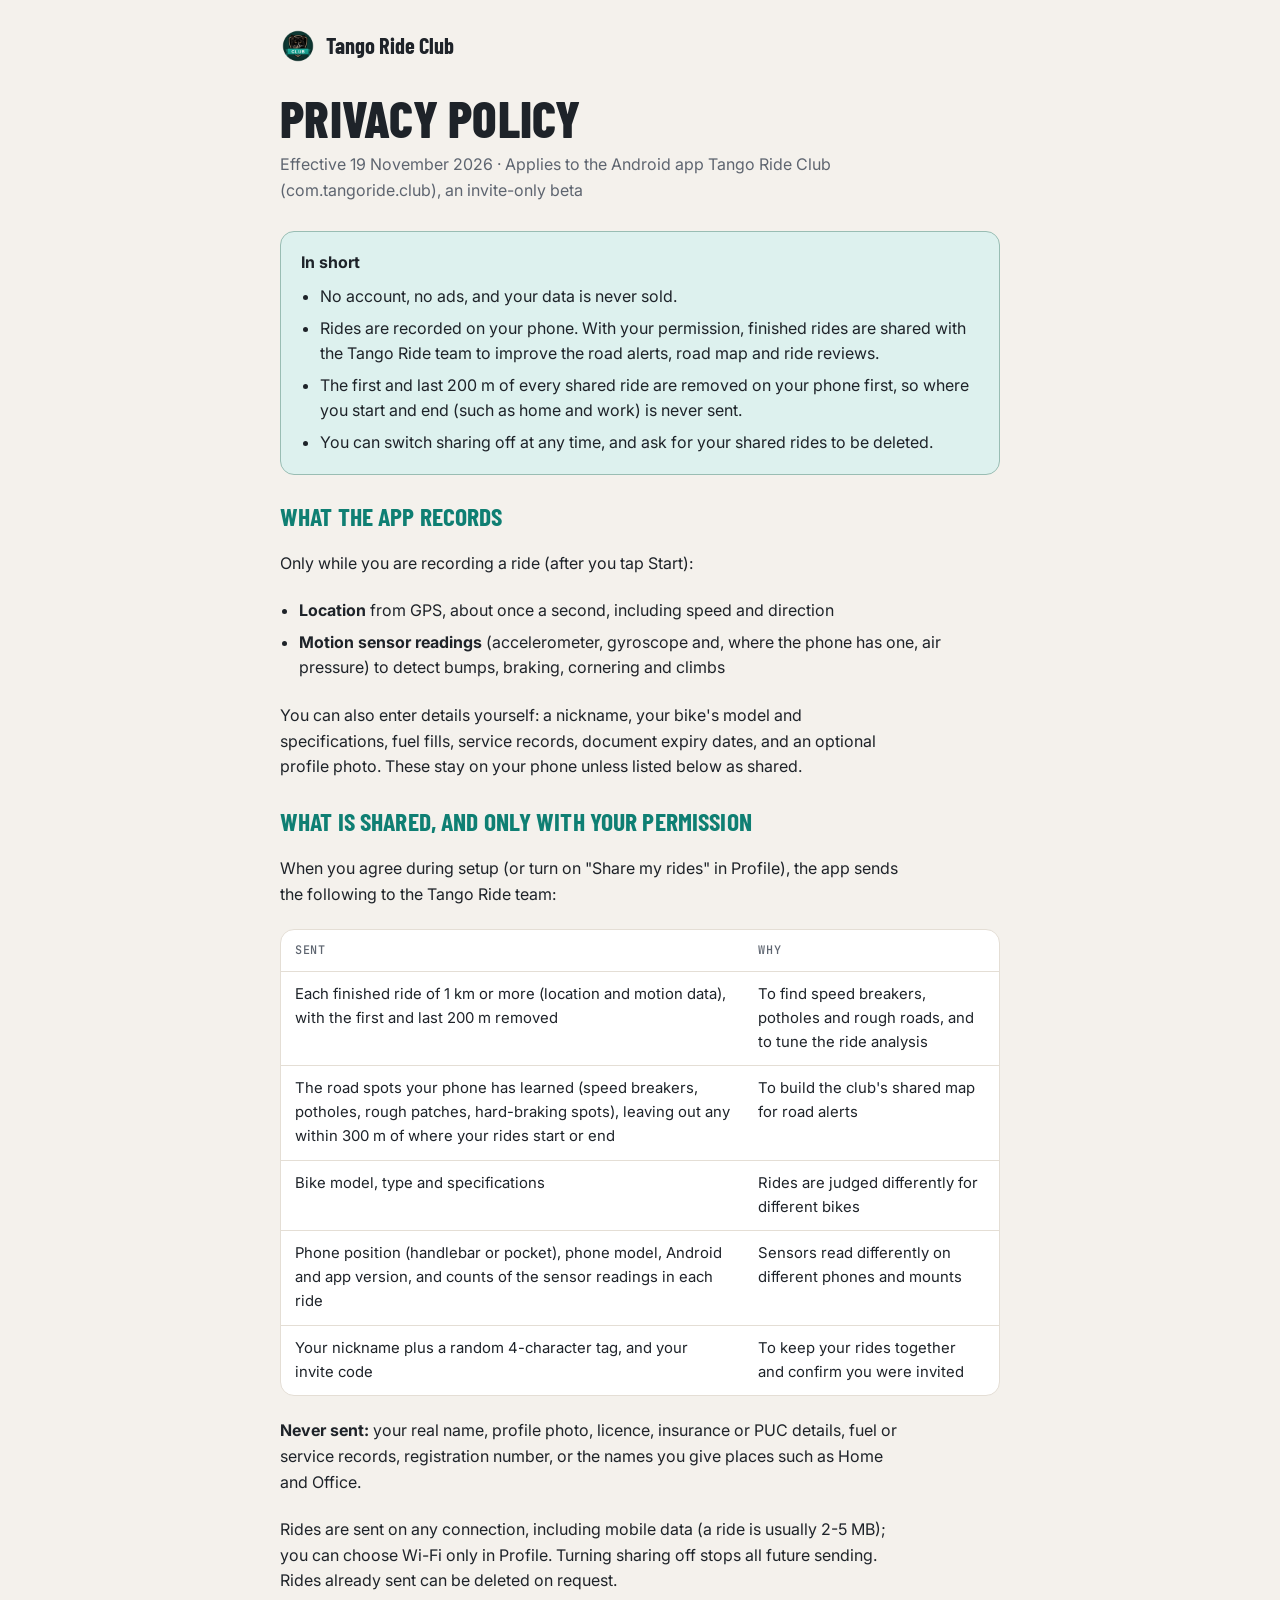
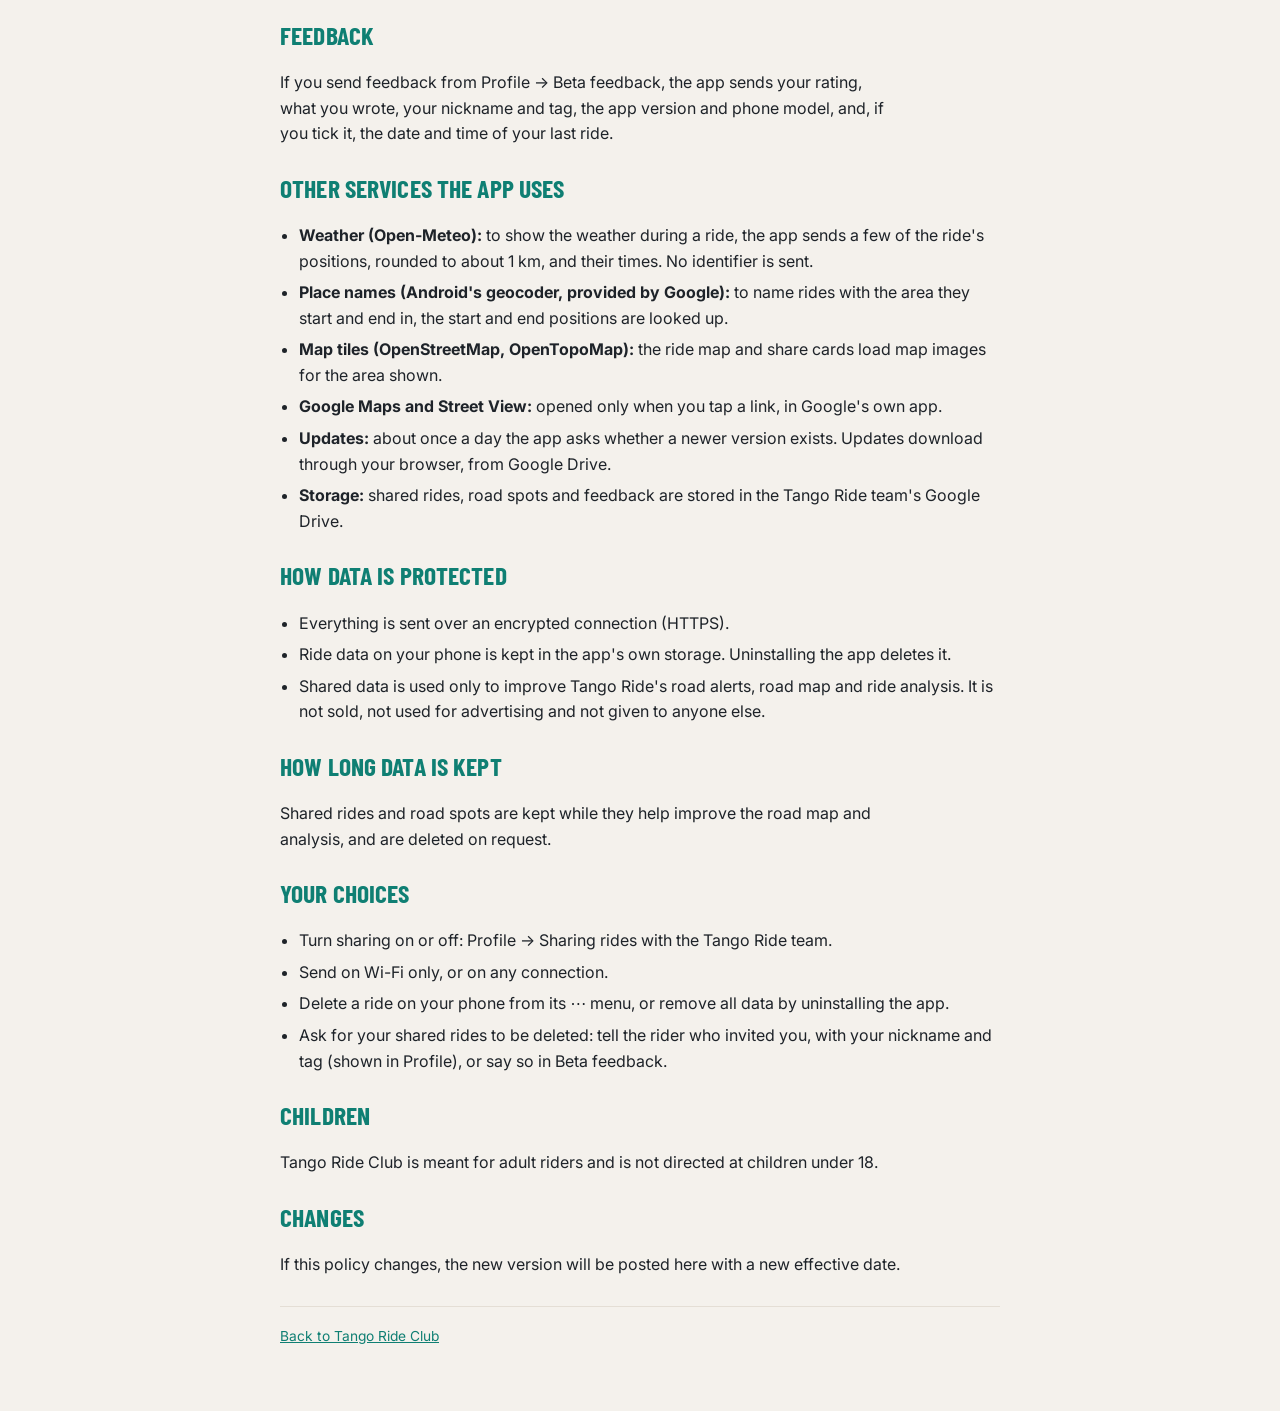
==== privacy.html @ 164b140a "Tango Ride Club site: invite-only beta" ====
<!doctype html>
<html lang="en">
<head>
<meta charset="utf-8">
<meta name="viewport" content="width=device-width, initial-scale=1">
<title>Privacy Policy · Tango Ride Club</title>
<meta name="description" content="What Tango Ride Club records, what it shares with your permission, and your choices.">
<link rel="icon" href="img/icon-512.png">
<link rel="preconnect" href="https://fonts.googleapis.com">
<link rel="preconnect" href="https://fonts.gstatic.com" crossorigin>
<link rel="stylesheet" href="https://fonts.googleapis.com/css2?family=Barlow+Condensed:wght@600;700;800&family=Inter:wght@400;500;600&family=JetBrains+Mono:wght@500&display=swap">
<link rel="stylesheet" href="style.css">
</head>
<body>
<main class="doc">
  <header class="top">
    <a class="name" href="./"><img src="img/club_icon.png" alt="">Tango Ride Club</a>
  </header>

  <header style="display:grid;gap:8px">
    <h1>Privacy Policy</h1>
    <p class="muted">Effective 19 November 2026 · Applies to the Android app Tango Ride Club (com.tangoride.club), an invite-only beta</p>
  </header>

  <div class="summary">
    <strong>In short</strong>
    <ul>
      <li>No account, no ads, and your data is never sold.</li>
      <li>Rides are recorded on your phone. With your permission, finished rides are shared with the Tango Ride team to improve the road alerts, road map and ride reviews.</li>
      <li>The first and last 200 m of every shared ride are removed on your phone first, so where you start and end (such as home and work) is never sent.</li>
      <li>You can switch sharing off at any time, and ask for your shared rides to be deleted.</li>
    </ul>
  </div>

  <section>
    <h2>What the app records</h2>
    <p>Only while you are recording a ride (after you tap Start):</p>
    <ul>
      <li><strong>Location</strong> from GPS, about once a second, including speed and direction</li>
      <li><strong>Motion sensor readings</strong> (accelerometer, gyroscope and, where the phone has one, air pressure) to detect bumps, braking, cornering and climbs</li>
    </ul>
    <p>You can also enter details yourself: a nickname, your bike's model and specifications, fuel fills, service records, document expiry dates, and an optional profile photo. These stay on your phone unless listed below as shared.</p>
  </section>

  <section>
    <h2>What is shared, and only with your permission</h2>
    <p>When you agree during setup (or turn on "Share my rides" in Profile), the app sends the following to the Tango Ride team:</p>
    <div class="scroll">
      <table>
        <thead><tr><th>Sent</th><th>Why</th></tr></thead>
        <tbody>
          <tr><td>Each finished ride of 1 km or more (location and motion data), with the first and last 200 m removed</td><td>To find speed breakers, potholes and rough roads, and to tune the ride analysis</td></tr>
          <tr><td>The road spots your phone has learned (speed breakers, potholes, rough patches, hard-braking spots), leaving out any within 300 m of where your rides start or end</td><td>To build the club's shared map for road alerts</td></tr>
          <tr><td>Bike model, type and specifications</td><td>Rides are judged differently for different bikes</td></tr>
          <tr><td>Phone position (handlebar or pocket), phone model, Android and app version, and counts of the sensor readings in each ride</td><td>Sensors read differently on different phones and mounts</td></tr>
          <tr><td>Your nickname plus a random 4-character tag, and your invite code</td><td>To keep your rides together and confirm you were invited</td></tr>
        </tbody>
      </table>
    </div>
    <p><strong>Never sent:</strong> your real name, profile photo, licence, insurance or PUC details, fuel or service records, registration number, or the names you give places such as Home and Office.</p>
    <p>Rides are sent on any connection, including mobile data (a ride is usually 2-5 MB); you can choose Wi-Fi only in Profile. Turning sharing off stops all future sending. Rides already sent can be deleted on request.</p>
  </section>

  <section>
    <h2>Feedback</h2>
    <p>If you send feedback from Profile → Beta feedback, the app sends your rating, what you wrote, your nickname and tag, the app version and phone model, and, if you tick it, the date and time of your last ride.</p>
  </section>

  <section>
    <h2>Other services the app uses</h2>
    <ul>
      <li><strong>Weather (Open-Meteo):</strong> to show the weather during a ride, the app sends a few of the ride's positions, rounded to about 1 km, and their times. No identifier is sent.</li>
      <li><strong>Place names (Android's geocoder, provided by Google):</strong> to name rides with the area they start and end in, the start and end positions are looked up.</li>
      <li><strong>Map tiles (OpenStreetMap, OpenTopoMap):</strong> the ride map and share cards load map images for the area shown.</li>
      <li><strong>Google Maps and Street View:</strong> opened only when you tap a link, in Google's own app.</li>
      <li><strong>Updates:</strong> about once a day the app asks whether a newer version exists. Updates download through your browser, from Google Drive.</li>
      <li><strong>Storage:</strong> shared rides, road spots and feedback are stored in the Tango Ride team's Google Drive.</li>
    </ul>
  </section>

  <section>
    <h2>How data is protected</h2>
    <ul>
      <li>Everything is sent over an encrypted connection (HTTPS).</li>
      <li>Ride data on your phone is kept in the app's own storage. Uninstalling the app deletes it.</li>
      <li>Shared data is used only to improve Tango Ride's road alerts, road map and ride analysis. It is not sold, not used for advertising and not given to anyone else.</li>
    </ul>
  </section>

  <section>
    <h2>How long data is kept</h2>
    <p>Shared rides and road spots are kept while they help improve the road map and analysis, and are deleted on request.</p>
  </section>

  <section>
    <h2>Your choices</h2>
    <ul>
      <li>Turn sharing on or off: Profile → Sharing rides with the Tango Ride team.</li>
      <li>Send on Wi-Fi only, or on any connection.</li>
      <li>Delete a ride on your phone from its ⋯ menu, or remove all data by uninstalling the app.</li>
      <li>Ask for your shared rides to be deleted: tell the rider who invited you, with your nickname and tag (shown in Profile), or say so in Beta feedback.</li>
    </ul>
  </section>

  <section>
    <h2>Children</h2>
    <p>Tango Ride Club is meant for adult riders and is not directed at children under 18.</p>
  </section>

  <section>
    <h2>Changes</h2>
    <p>If this policy changes, the new version will be posted here with a new effective date.</p>
  </section>

  <footer>
    <a href="./">Back to Tango Ride Club</a>
  </footer>
</main>
</body>
</html>
---- style.css ----
/* Tango Ride Club site: a rider's handbook. Each feature sits beside the real screen it lives on.
   Colours come from the app itself (teal = Club, orange = Tango). */
:root {
  --bg: #F4F1EC;
  --card: #FFFFFF;
  --ink: #1E2329;
  --muted: #5E6570;
  --line: #E4DED5;
  --orange: #F2610F;
  --orange-soft: #FDE9DC;
  --teal: #0F7F73;
  --teal-ink: #FFFFFF;
  --teal-soft: #DDF1EE;
  --amber: #E8A200;
  --red: #D93B30;
  --good: #1B8A50;
  --phone: #16181B;
  --display: "Barlow Condensed", "Arial Narrow", "Roboto Condensed", sans-serif;
  --body: "Inter", system-ui, -apple-system, "Segoe UI", Roboto, sans-serif;
  --mono: "JetBrains Mono", ui-monospace, "SFMono-Regular", Menlo, Consolas, monospace;
  color-scheme: light;
}
@media (prefers-color-scheme: dark) {
  :root {
    --bg: #141619; --card: #1D2024; --ink: #ECEEF0; --muted: #A3A9B1; --line: #2D3238;
    --orange: #FF7A2E; --orange-soft: #3A2417; --teal: #33B8A7; --teal-ink: #0B1513; --teal-soft: #15302C;
    --amber: #FFB000; --red: #FF5A4E; --good: #3CC07A; --phone: #0A0B0C;
    color-scheme: dark;
  }
}

* { box-sizing: border-box; }
html { scroll-behavior: smooth; }
body {
  margin: 0; background: var(--bg); color: var(--ink); font-family: var(--body); font-size: 16px; line-height: 1.6;
  padding-left: max(16px, env(safe-area-inset-left, 0px)); padding-right: max(16px, env(safe-area-inset-right, 0px));
}
img { max-width: 100%; }
a { color: var(--teal); }
a:hover { color: var(--orange); }
.wrap { max-width: 1040px; margin: 0 auto; padding-block: 28px 64px; display: grid; gap: 72px; }
h1, h2, h3 { font-family: var(--display); line-height: 1.02; text-wrap: balance; margin: 0; letter-spacing: 0.005em; }
h1 { font-size: clamp(3rem, 9vw, 5.6rem); font-weight: 800; text-transform: uppercase; }
h1 span { color: var(--teal); }
h2 { font-size: clamp(2rem, 5vw, 2.8rem); font-weight: 700; text-transform: uppercase; }
h3 { font-size: 1.45rem; font-weight: 700; }
p { margin: 0; max-width: 62ch; }
section { display: grid; gap: 22px; }
.eyebrow { font-family: var(--mono); font-size: 0.78rem; letter-spacing: 0.08em; text-transform: uppercase; color: var(--orange); }
.muted { color: var(--muted); }

/* Top bar */
.top { display: flex; align-items: center; justify-content: space-between; gap: 12px; flex-wrap: wrap; }
.top .name { display: flex; align-items: center; gap: 10px; font-family: var(--display); font-weight: 700; font-size: 1.4rem; text-decoration: none; color: var(--ink); }
.top .name img { width: 36px; height: 36px; border-radius: 10px; }
.top nav { display: flex; gap: 18px; flex-wrap: wrap; font-size: 0.95rem; }
.top nav a { color: var(--muted); text-decoration: none; }
.top nav a:hover { color: var(--ink); }

/* Hero */
.hero { display: grid; grid-template-columns: minmax(0, 1fr) 300px; gap: 40px; align-items: center; }
.hero .text { display: grid; gap: 20px; min-width: 0; }
.brand { display: flex; align-items: center; gap: 18px; flex-wrap: wrap; }
.brand img { width: clamp(64px, 12vw, 96px); height: auto; border-radius: 22px; flex: none; }
.tag { font-family: var(--display); font-size: clamp(1.4rem, 3.4vw, 1.9rem); font-weight: 600; color: var(--orange); }
.lede { font-size: 1.12rem; }
.cta { display: flex; flex-wrap: wrap; gap: 12px; align-items: center; }
.btn { display: inline-flex; align-items: center; gap: 10px; min-height: 52px; padding: 0 24px; border-radius: 999px; font-weight: 600; font-size: 1.05rem; text-decoration: none; }
.btn.primary { background: var(--teal); color: var(--teal-ink); }
.btn.primary:hover { color: var(--teal-ink); filter: brightness(1.08); }
.btn.ghost { border: 1.5px solid var(--line); color: var(--ink); background: var(--card); }
.btn.ghost:hover { color: var(--ink); border-color: var(--teal); }
.btn svg { width: 20px; height: 20px; }
.facts { display: flex; flex-wrap: wrap; gap: 10px; }
.fact { font-family: var(--mono); font-size: 0.82rem; padding: 6px 12px; border: 1px solid var(--line); border-radius: 999px; background: var(--card); }

/* Phones */
.phone { background: var(--phone); border-radius: 34px; padding: 10px; box-shadow: 0 18px 40px -22px rgba(0,0,0,.45); max-width: 300px; width: 100%; justify-self: center; margin: 0; }
.phone img { display: block; width: 100%; border-radius: 26px; }
.phone figcaption { color: #C9CED2; font-size: 0.8rem; text-align: center; padding: 10px 6px 4px; }
.pair { display: grid; grid-template-columns: repeat(2, minmax(0, 1fr)); gap: 16px; }
.pair .phone { max-width: none; }

/* Feature rows */
.feature { display: grid; grid-template-columns: minmax(0, 1fr) 300px; gap: 40px; align-items: center; }
.feature.flip { grid-template-columns: 300px minmax(0, 1fr); }
.feature.flip > :first-child { order: 2; }
.feature .text { display: grid; gap: 14px; min-width: 0; }
.feature ul, .gcard ul, .panel ul, .panel ol { margin: 0; padding-left: 1.15em; display: grid; gap: 7px; max-width: 62ch; }

/* Cards */
.why { display: grid; gap: 14px; font-size: 1.05rem; }
.glance { display: grid; grid-template-columns: repeat(auto-fit, minmax(240px, 1fr)); gap: 16px; }
.gcard { background: var(--card); border: 1px solid var(--line); border-radius: 16px; padding: 18px 20px; display: grid; gap: 10px; align-content: start; min-width: 0; }
.gcard h3 { color: var(--teal); }
.gcard ul { font-size: 0.95rem; gap: 5px; }
.split { display: grid; grid-template-columns: repeat(auto-fit, minmax(280px, 1fr)); gap: 18px; }
.panel { background: var(--card); border: 1px solid var(--line); border-radius: 18px; padding: 22px; display: grid; gap: 12px; align-content: start; min-width: 0; }
.panel.club { border-left: 4px solid var(--teal); }
.yes { color: var(--good); font-weight: 600; }
.no { color: var(--orange); font-weight: 600; }

/* Road alert signs */
.signs { display: grid; grid-template-columns: repeat(auto-fit, minmax(200px, 1fr)); gap: 14px; }
.sign { background: #0B0D10; color: #FFFFFF; border-radius: 20px; border: 4px solid var(--amber); padding: 16px; display: grid; gap: 8px; justify-items: start; min-width: 0; }
.sign.red { border-color: var(--red); }
.sign svg { width: 64px; height: 56px; }
.sign strong { font-family: var(--display); font-size: 1.6rem; text-transform: uppercase; line-height: 1; }
.sign .big { font-family: var(--display); font-weight: 800; font-size: 2.6rem; line-height: 1; color: #FFB000; }
.sign.red .big { color: #FF5A4E; }
.sign span { font-size: 0.9rem; color: #C9CED6; }

/* Table */
.scroll { overflow-x: auto; border: 1px solid var(--line); border-radius: 14px; background: var(--card); }
table { border-collapse: collapse; width: 100%; min-width: 640px; font-size: 0.93rem; }
th, td { text-align: left; padding: 11px 14px; border-bottom: 1px solid var(--line); vertical-align: top; }
th { font-family: var(--mono); font-size: 0.74rem; letter-spacing: 0.06em; text-transform: uppercase; color: var(--muted); font-weight: 500; }
tr:last-child td { border-bottom: none; }
td.num { font-family: var(--mono); font-variant-numeric: tabular-nums; white-space: nowrap; }

/* Download */
.download { background: var(--teal-soft); border: 1px solid color-mix(in srgb, var(--teal) 35%, var(--line)); border-radius: 22px; padding: 28px; display: grid; gap: 18px; }
.download ol { margin: 0; padding-left: 1.2em; display: grid; gap: 8px; max-width: 64ch; }

footer { color: var(--muted); font-size: 0.86rem; display: flex; flex-wrap: wrap; gap: 8px 22px; border-top: 1px solid var(--line); padding-top: 18px; }

/* Privacy page */
.doc { max-width: 720px; margin: 0 auto; padding-block: 28px 64px; display: grid; gap: 28px; }
.doc h1 { font-size: clamp(2.2rem, 7vw, 3.2rem); }
.doc h2 { font-size: 1.6rem; color: var(--teal); }
.doc ul { margin: 0; padding-left: 1.2em; display: grid; gap: 6px; }
.doc .summary { background: var(--teal-soft); border: 1px solid color-mix(in srgb, var(--teal) 35%, var(--line)); border-radius: 14px; padding: 18px 20px; display: grid; gap: 8px; }
.doc table { min-width: 520px; }

@media (max-width: 760px) {
  .wrap { gap: 56px; }
  .hero, .feature, .feature.flip { grid-template-columns: 1fr; gap: 22px; }
  .feature.flip > :first-child { order: 0; }
  .phone { max-width: 280px; }
  .pair { grid-template-columns: 1fr; }
  .pair .phone { max-width: 280px; }
  .top nav { gap: 14px; }
}
@media (prefers-reduced-motion: no-preference) {
  .phone { transition: transform .25s ease; }
  .phone:hover { transform: translateY(-4px); }
}

/* Invite code box */
.invite { display: grid; gap: 8px; max-width: 520px; }
.invite label { font-weight: 600; }
.invite .row { display: flex; gap: 10px; flex-wrap: wrap; }
.invite input { flex: 1 1 200px; min-height: 52px; padding: 0 16px; border-radius: 14px; border: 1.5px solid var(--line); background: var(--card); color: var(--ink); font: 600 1.1rem var(--mono); letter-spacing: 0.06em; text-transform: uppercase; }
.invite input:focus { outline: none; border-color: var(--teal); box-shadow: 0 0 0 3px color-mix(in srgb, var(--teal) 25%, transparent); }
.invite button { border: none; cursor: pointer; font-family: var(--body); }
.invite .status { min-height: 1.5em; color: var(--muted); }
.got[hidden] { display: none; }
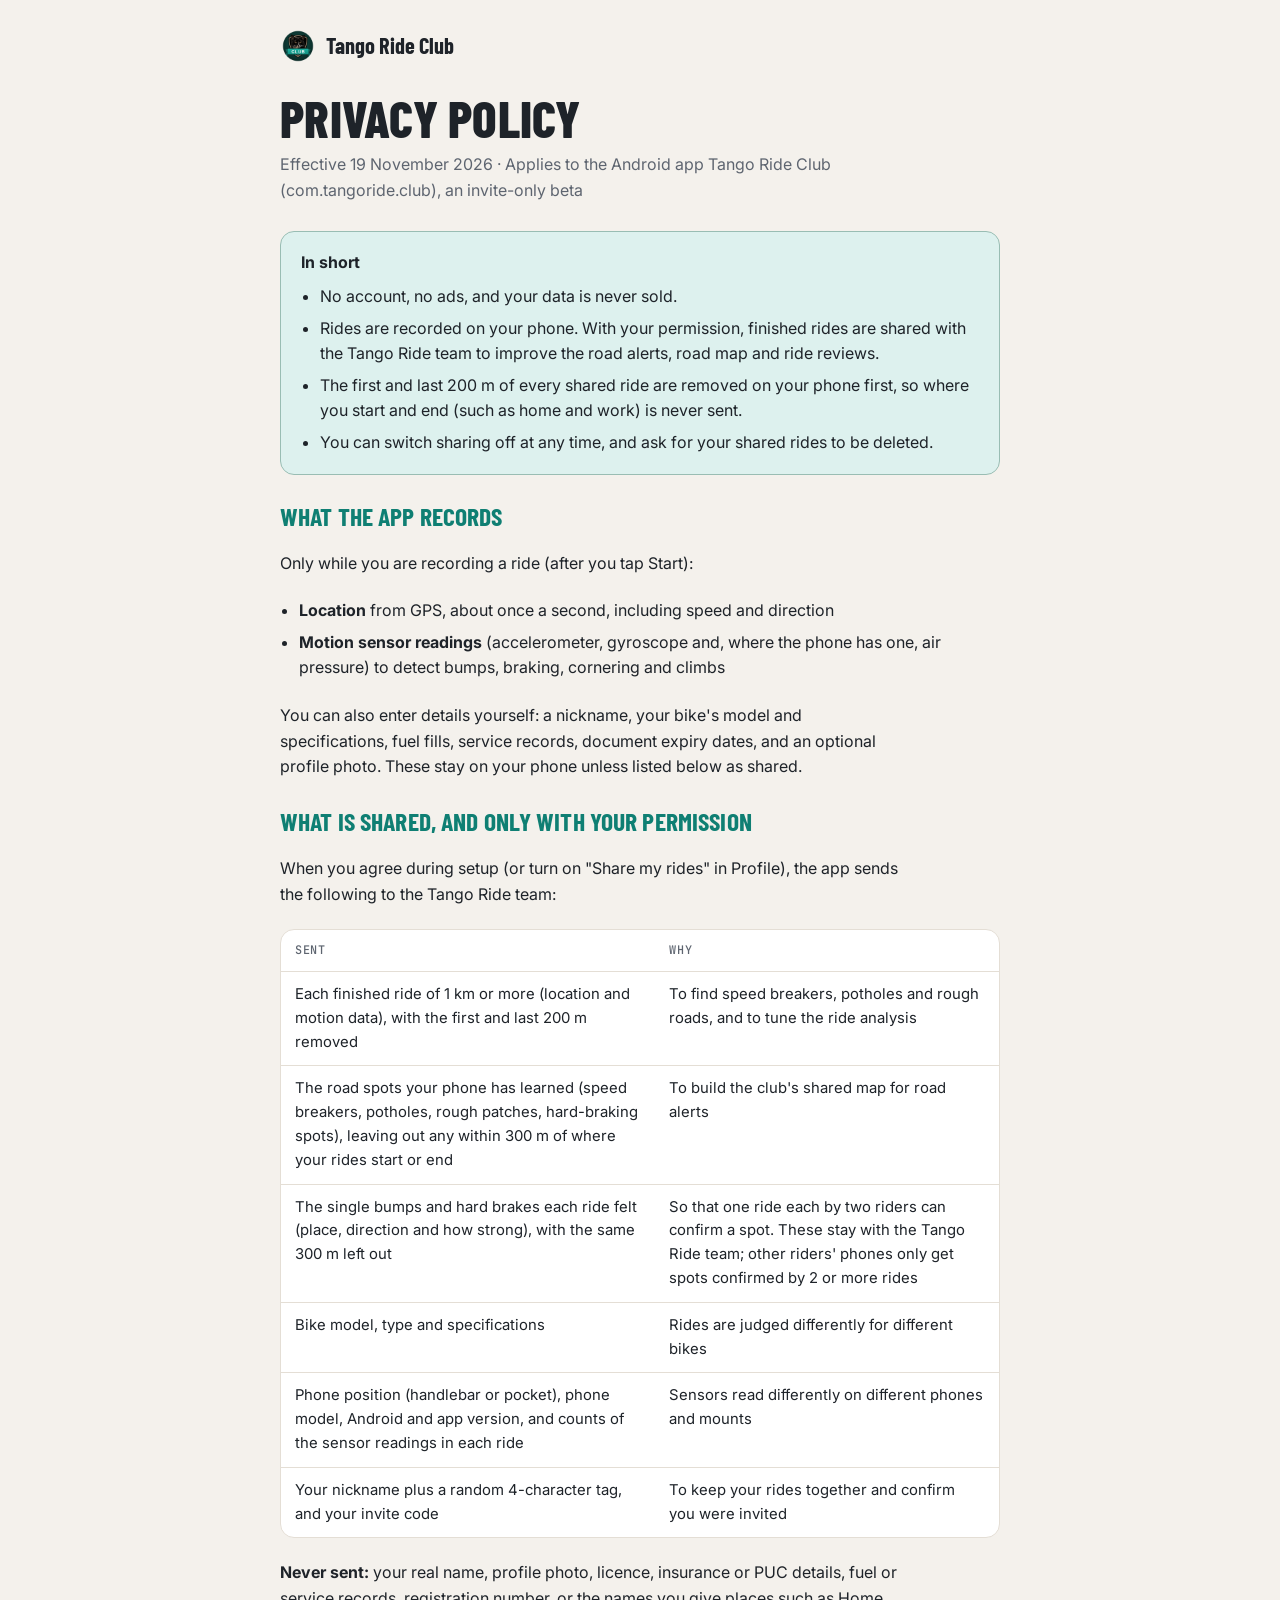
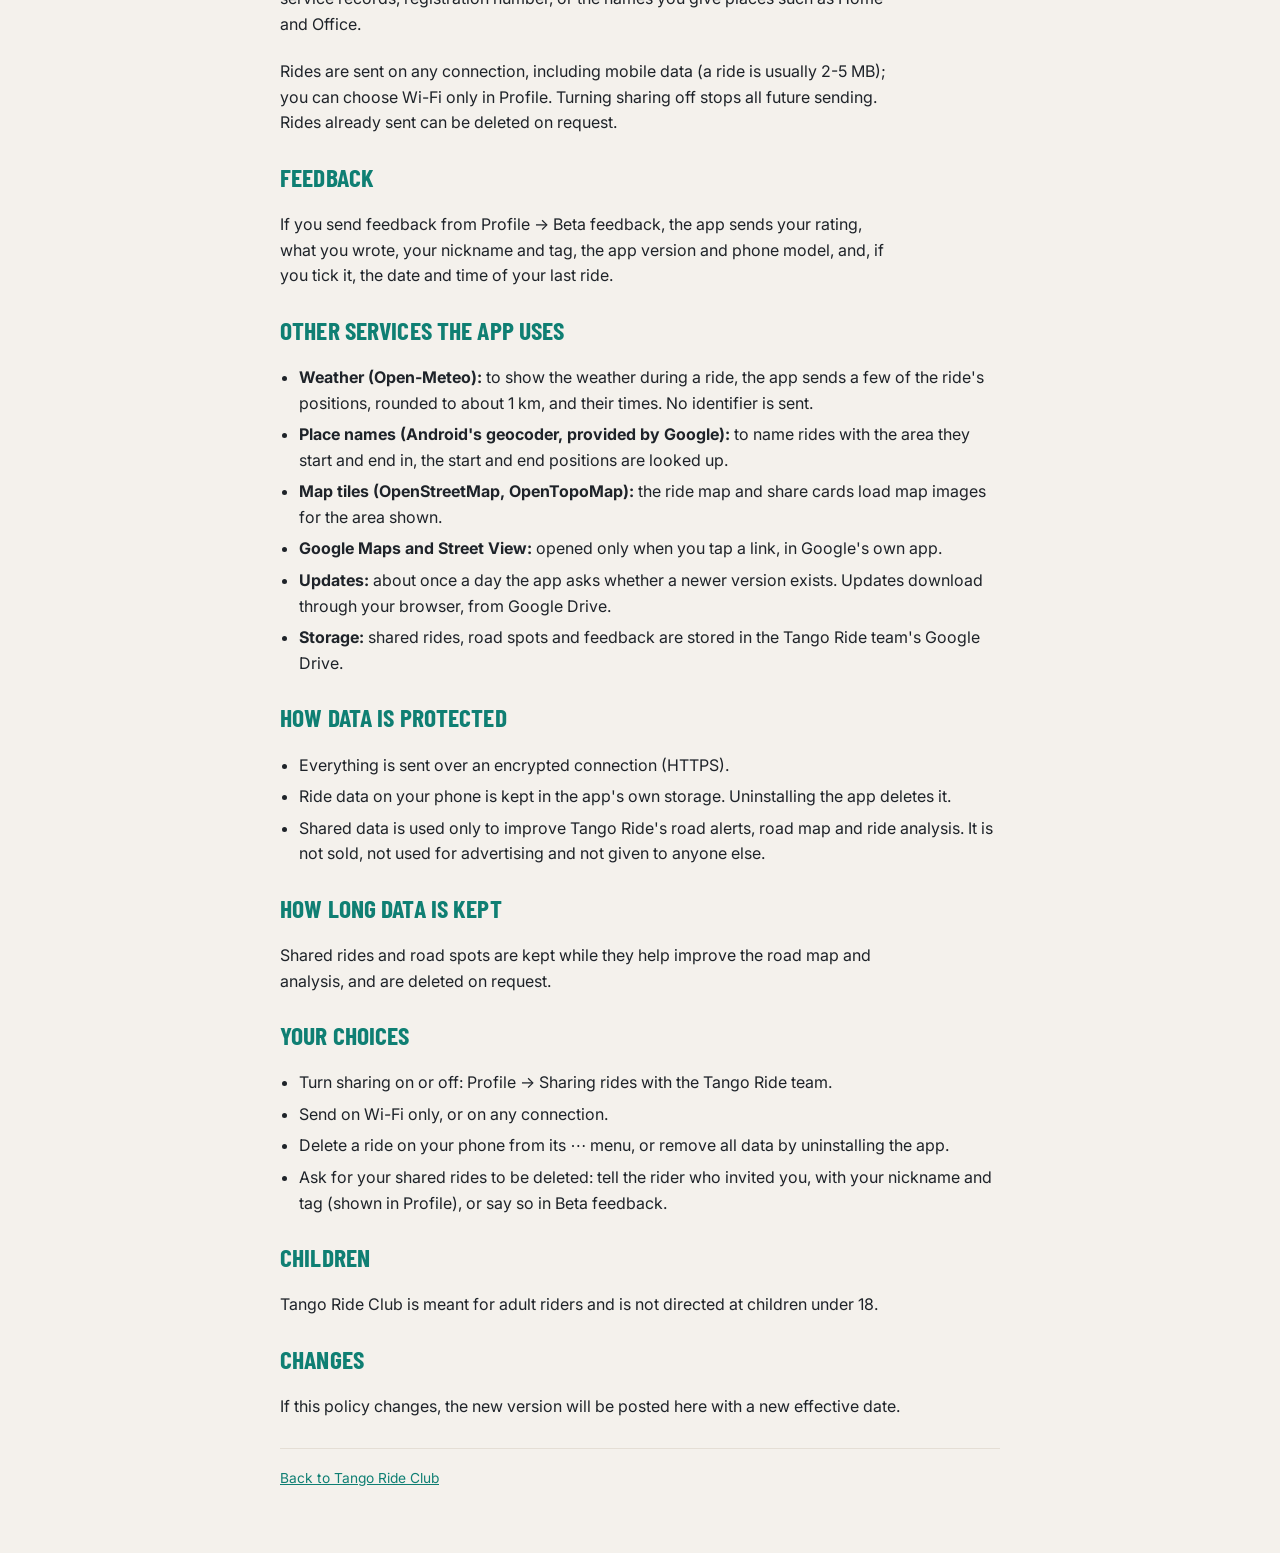
==== commit b1957cce: "Privacy: single-ride bumps and brakes pooled for the road map Co-Authored-By: Claude Opus 5.5 <norep" ====
--- a/privacy.html
+++ b/privacy.html
@@ -51,6 +51,7 @@
         <tbody>
           <tr><td>Each finished ride of 1 km or more (location and motion data), with the first and last 200 m removed</td><td>To find speed breakers, potholes and rough roads, and to tune the ride analysis</td></tr>
           <tr><td>The road spots your phone has learned (speed breakers, potholes, rough patches, hard-braking spots), leaving out any within 300 m of where your rides start or end</td><td>To build the club's shared map for road alerts</td></tr>
+          <tr><td>The single bumps and hard brakes each ride felt (place, direction and how strong), with the same 300 m left out</td><td>So that one ride each by two riders can confirm a spot. These stay with the Tango Ride team; other riders' phones only get spots confirmed by 2 or more rides</td></tr>
           <tr><td>Bike model, type and specifications</td><td>Rides are judged differently for different bikes</td></tr>
           <tr><td>Phone position (handlebar or pocket), phone model, Android and app version, and counts of the sensor readings in each ride</td><td>Sensors read differently on different phones and mounts</td></tr>
           <tr><td>Your nickname plus a random 4-character tag, and your invite code</td><td>To keep your rides together and confirm you were invited</td></tr>
--- a/style.css
+++ b/style.css
@@ -155,3 +155,14 @@
 .invite button { border: none; cursor: pointer; font-family: var(--body); }
 .invite .status { min-height: 1.5em; color: var(--muted); }
 .got[hidden] { display: none; }
+
+/* Coming soon */
+.gcard.soon { border-style: dashed; }
+.gcard.soon p { font-size: 0.95rem; }
+.pill { justify-self: start; font-family: var(--mono); font-size: 0.72rem; letter-spacing: 0.06em; text-transform: uppercase; padding: 3px 10px; border-radius: 999px; background: var(--orange-soft); color: var(--orange); }
+
+/* How-to video */
+.howto { display: grid; grid-template-columns: 320px minmax(0, 1fr); gap: 32px; align-items: start; }
+.howto video { width: 100%; max-width: 320px; border-radius: 26px; background: var(--phone); border: 10px solid var(--phone); box-shadow: 0 18px 40px -22px rgba(0,0,0,.45); justify-self: center; }
+.howto ol { margin: 0; padding-left: 1.3em; display: grid; gap: 8px; font-size: 1.02rem; }
+@media (max-width: 760px) { .howto { grid-template-columns: 1fr; } }
